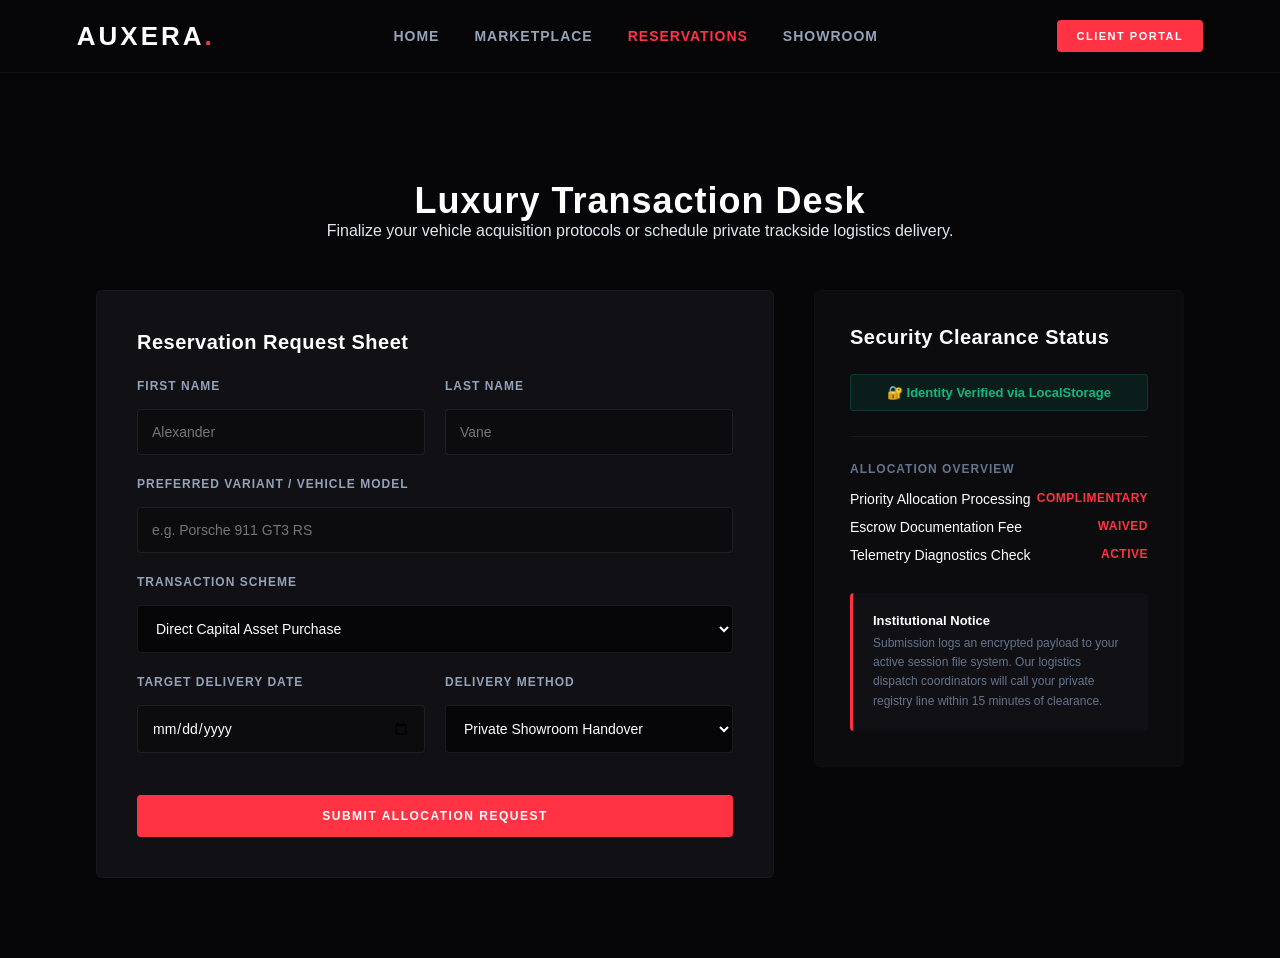
==== booking.html @ b7dd2a74 "Complete Auxera Auto marketplace, reservations, and contact pages" ====
<!DOCTYPE html>
<html lang="en">
<head>
    <meta charset="UTF-8">
    <meta name="viewport" content="width=device-width, initial-scale=1.0">
    <title>AUXERA AUTO | Reservations</title>
    <link rel="stylesheet" href="style.css">
</head>
<body>

    <nav class="car-nav">
        <div class="logo">AUXERA<span>.</span></div>
        <ul class="nav-links">
            <li><a href="index.html">Home</a></li>
            <li><a href="marketplace.html">Marketplace</a></li>
            <li><a href="booking.html" class="active">Reservations</a></li>
            <li><a href="contact.html">Showroom</a></li>
        </ul>
        <div class="nav-actions">
            <button id="navAuthBtn" class="btn-premium btn-small" onclick="openAuthModal()">Client Portal</button>
        </div>
    </nav>

    <div class="car-container">
        <header class="market-header">
            <h2>Luxury Transaction Desk</h2>
            <p>Finalize your vehicle acquisition protocols or schedule private trackside logistics delivery.</p>
        </header>

        <div class="booking-workspace">
            
            <div class="booking-card">
                <h3>Reservation Request Sheet</h3>
                <form id="reservationForm" class="auth-form" onsubmit="submitReservation(event)">
                    <div class="input-row">
                        <div class="input-group">
                            <label>First Name</label>
                            <input type="text" id="bookFirst" required placeholder="Alexander">
                        </div>
                        <div class="input-group">
                            <label>Last Name</label>
                            <input type="text" id="bookLast" required placeholder="Vane">
                        </div>
                    </div>

                    <div class="input-group">
                        <label>Preferred Variant / Vehicle Model</label>
                        <input type="text" id="bookVehicle" required placeholder="e.g. Porsche 911 GT3 RS">
                    </div>

                    <div class="input-group">
                        <label>Transaction Scheme</label>
                        <select id="bookScheme">
                            <option value="purchase">Direct Capital Asset Purchase</option>
                            <option value="rental">Elite Daily Concierge Rental</option>
                        </select>
                    </div>

                    <div class="input-row">
                        <div class="input-group">
                            <label>Target Delivery Date</label>
                            <input type="date" id="bookDate" required>
                        </div>
                        <div class="input-group">
                            <label>Delivery Method</label>
                            <select id="bookLogistics">
                                <option value="showroom">Private Showroom Handover</option>
                                <option value="enclosed">Enclosed Climate-Controlled Hauler</option>
                            </select>
                        </div>
                    </div>

                    <button type="submit" class="btn-premium" style="width: 100%; margin-top: 20px;">Submit Allocation Request</button>
                </form>
            </div>

            <div class="summary-card">
                <h3>Security Clearance Status</h3>
                <div class="clearance-badge status-active">🔐 Identity Verified via LocalStorage</div>
                
                <hr class="summary-divider">
                
                <h4>Allocation Overview</h4>
                <div class="receipt-row">
                    <span>Priority Allocation Processing</span>
                    <span class="highlight-text">COMPLIMENTARY</span>
                </div>
                <div class="receipt-row">
                    <span>Escrow Documentation Fee</span>
                    <span class="highlight-text">WAIVED</span>
                </div>
                <div class="receipt-row">
                    <span>Telemetry Diagnostics Check</span>
                    <span class="highlight-text">ACTIVE</span>
                </div>
                
                <div class="premium-notice">
                    <h5>Institutional Notice</h5>
                    <p>Submission logs an encrypted payload to your active session file system. Our logistics dispatch coordinators will call your private registry line within 15 minutes of clearance.</p>
                </div>
            </div>

        </div>
    </div>

    <script src="script.js"></script>
</body>
</html>
---- style.css ----
/* Core Reset & Fonts */
* {
    margin: 0;
    padding: 0;
    box-sizing: border-box;
    font-family: 'Segoe UI', Roboto, sans-serif;
}

body {
    background-color: #060608;
    color: #e2e8f0;
    overflow-x: hidden;
}

/* 1. Glassmorphism Navigation Styling */
.car-nav {
    display: flex;
    justify-content: space-between;
    align-items: center;
    padding: 20px 6%;
    background: rgba(6, 6, 8, 0.8);
    border-bottom: 1px solid rgba(255, 255, 255, 0.05);
    position: fixed;
    width: 100%;
    top: 0;
    left: 0;
    z-index: 1000;
    backdrop-filter: blur(15px);
}

.logo {
    font-size: 26px;
    font-weight: 900;
    letter-spacing: 3px;
    color: #ffffff;
}

.logo span {
    color: #ff3344; /* Electric Crimson Red */
}

.nav-links {
    display: flex;
    gap: 35px;
    list-style: none;
}

.nav-links a {
    color: #94a3b8;
    text-decoration: none;
    font-weight: 600;
    font-size: 14px;
    text-transform: uppercase;
    letter-spacing: 1px;
    transition: all 0.3s ease;
}

.nav-links a:hover, .nav-links a.active {
    color: #ff3344;
}

/* 2. Premium Hero Showroom Panel */
.hero-section {
    position: relative;
    height: 100vh;
    width: 100vw;
    display: flex;
    align-items: center;
    padding: 0 8%;
    /* High quality dark luxury carbon supercar backdrop background image */
    background: url('https://images.unsplash.com/photo-1614162692292-7ac56d7f7f1e?q=80&w=2070&auto=format&fit=crop') center/cover no-repeat;
}

.hero-overlay {
    position: absolute;
    top: 0;
    left: 0;
    width: 100%;
    height: 100%;
    background: linear-gradient(90deg, #060608 25%, rgba(6, 6, 8, 0.4) 100%);
    z-index: 1;
}

.hero-content {
    position: relative;
    z-index: 2;
    max-width: 650px;
}

.hero-content h1 {
    font-size: 56px;
    font-weight: 900;
    line-height: 1.1;
    letter-spacing: 2px;
    color: #ffffff;
    margin-bottom: 20px;
}

.hero-content h1 span {
    color: #ff3344;
}

.hero-content p {
    font-size: 16px;
    color: #94a3b8;
    margin-bottom: 35px;
    line-height: 1.7;
}

/* Buttons UI Layout */
.hero-buttons {
    display: flex;
    gap: 20px;
}

.btn-premium {
    padding: 14px 32px;
    background: #ff3344;
    color: #ffffff;
    text-decoration: none;
    font-weight: 700;
    text-transform: uppercase;
    font-size: 12px;
    letter-spacing: 1.5px;
    border-radius: 4px;
    border: none;
    cursor: pointer;
    transition: all 0.3s cubic-bezier(0.16, 1, 0.3, 1);
}

.btn-premium:hover {
    background: #e02232;
    box-shadow: 0 0 25px rgba(255, 51, 68, 0.4);
    transform: translateY(-2px);
}

.btn-small {
    padding: 10px 20px;
    font-size: 11px;
}

.btn-outline {
    background: transparent;
    border: 1px solid rgba(255, 255, 255, 0.2);
    color: #ffffff;
}

.btn-outline:hover {
    background: #ffffff;
    color: #060608;
    border-color: #ffffff;
    box-shadow: 0 0 25px rgba(255, 255, 255, 0.2);
}

/* 3. Authentication Modal UI Glass Box styles */
.modal-overlay {
    position: fixed;
    top: 0;
    left: 0;
    width: 100%;
    height: 100%;
    background: rgba(3, 3, 4, 0.85);
    backdrop-filter: blur(15px);
    display: none;
    justify-content: center;
    align-items: center;
    z-index: 2000;
}

.auth-card {
    background: rgba(20, 20, 25, 0.7);
    border: 1px solid rgba(255, 255, 255, 0.05);
    border-radius: 8px;
    padding: 45px;
    width: 100%;
    max-width: 440px;
    position: relative;
    box-shadow: 0 20px 50px rgba(0,0,0,0.6);
}

.close-modal-btn {
    position: absolute;
    top: 20px;
    right: 25px;
    background: transparent;
    border: none;
    color: #64748b;
    font-size: 32px;
    cursor: pointer;
}

/* Marketplace Page Header & Tabs */
.market-header {
    text-align: center;
    margin-bottom: 50px;
    margin-top: 40px;
}

.market-header h2 {
    font-size: 36px;
    font-weight: 800;
    letter-spacing: 1px;
    color: #fff;
}

.showroom-tabs {
    display: inline-flex;
    background: #111115;
    padding: 6px;
    border-radius: 6px;
    margin-top: 30px;
    border: 1px solid rgba(255, 255, 255, 0.05);
}

.tab-btn {
    padding: 12px 30px;
    background: transparent;
    border: none;
    color: #94a3b8;
    font-weight: 700;
    cursor: pointer;
    text-transform: uppercase;
    font-size: 12px;
    letter-spacing: 1px;
    border-radius: 4px;
    transition: all 0.3s ease;
}

.tab-btn.active {
    background: #ff3344;
    color: #fff;
    box-shadow: 0 4px 15px rgba(255, 51, 68, 0.2);
}

/* Fleet Display Grid */
.fleet-grid {
    display: grid;
    grid-template-columns: repeat(auto-fill, minmax(340px, 1fr));
    gap: 30px;
}

/* Luxury Vehicle Cards */
.car-card {
    background: #111115;
    border: 1px solid rgba(255, 255, 255, 0.03);
    border-radius: 6px;
    overflow: hidden;
    transition: all 0.3s cubic-bezier(0.16, 1, 0.3, 1);
}

.car-card:hover {
    transform: translateY(-8px);
    border-color: rgba(255, 51, 68, 0.3);
    box-shadow: 0 15px 40px rgba(0, 0, 0, 0.6);
}

.car-img-wrapper {
    height: 220px;
    width: 100%;
    overflow: hidden;
}

/* Filter Panel Layout */
.filter-panel {
    display: flex;
    gap: 20px;
    margin-bottom: 40px;
    background: #111115;
    padding: 20px;
    border-radius: 6px;
    border: 1px solid rgba(255, 255, 255, 0.03);
}

.search-box { flex: 2; }
.dropdown-box { flex: 1; }

.filter-panel input, .filter-panel select {
    width: 100%;
    padding: 14px;
    background: #060608;
    border: 1px solid rgba(255,255,255,0.08);
    color: #fff;
    border-radius: 4px;
    font-size: 14px;
}

.filter-panel input:focus, .filter-panel select:focus {
    outline: none;
    border-color: #ff3344;
}

/* Category Badges inside cards */
.car-img-wrapper { position: relative; }

.category-badge {
    position: absolute;
    top: 15px;
    left: 15px;
    padding: 5px 12px;
    font-size: 11px;
    font-weight: 800;
    border-radius: 4px;
    z-index: 10;
    letter-spacing: 0.5px;
}

.badge-new { background: #3b82f6; color: #fff; }
.badge-used { background: #eab308; color: #000; }
.badge-electric { background: #10b981; color: #fff; }

.no-results {
    grid-column: 1 / -1;
    text-align: center;
    color: #64748b;
    padding: 60px 0;
    font-size: 16px;
}

.car-img-wrapper img {
    width: 100%;
    height: 100%;
    object-fit: cover;
    transition: transform 0.5s ease;
}

.car-card:hover .car-img-wrapper img {
    transform: scale(1.05);
}

.car-info {
    padding: 25px;
}

.car-info h3 {
    font-size: 20px;
    color: #fff;
    margin-bottom: 10px;
}

/* Update this utility class to fix the vertical text collision */
.car-container {
    width: 85%;
    max-width: 1200px;
    margin: 0 auto;
    padding-top: 140px; /* 👈 This cleanly pushes the header text completely out from under the glass navbar! */
    padding-bottom: 80px;
}

.car-specs {
    display: flex;
    gap: 15px;
    color: #64748b;
    font-size: 13px;
    margin-bottom: 20px;
    border-bottom: 1px solid rgba(255,255,255,0.05);
    padding-bottom: 15px;
}

.car-price-row {
    display: flex;
    justify-content: space-between;
    align-items: center;
}

.car-price {
    font-size: 22px;
    font-weight: 800;
    color: #fff;
}

.car-price span {
    font-size: 13px;
    color: #64748b;
    font-weight: 400;
}

/* Reservations Workspace Core Layout */
.booking-workspace {
    display: flex;
    gap: 40px;
    align-items: flex-start;
    margin-top: 20px;
}

.booking-card {
    flex: 2;
    background: #111115;
    padding: 40px;
    border-radius: 6px;
    border: 1px solid rgba(255, 255, 255, 0.03);
}

.summary-card {
    flex: 1;
    background: #0c0c0f;
    padding: 35px;
    border-radius: 6px;
    border: 1px solid rgba(255, 255, 255, 0.01);
    position: sticky;
    top: 140px; /* Locks position perfectly while scrolling */
}

.booking-card h3, .summary-card h3 {
    font-size: 20px;
    color: #fff;
    margin-bottom: 25px;
    letter-spacing: 0.5px;
}

/* Flexbox inputs split rows */
.input-row {
    display: flex;
    gap: 20px;
}

.input-row .input-group {
    flex: 1;
}

/* Form input updates */
.booking-card input, .booking-card select {
    width: 100%;
    padding: 14px;
    background: #060608;
    border: 1px solid rgba(255, 255, 255, 0.08);
    color: #fff;
    border-radius: 4px;
    font-size: 14px;
    margin-top: 8px;
}

.booking-card input:focus, .booking-card select:focus {
    outline: none;
    border-color: #ff3344;
}

/* Receipt Details elements */
.clearance-badge {
    padding: 10px 15px;
    border-radius: 4px;
    font-size: 13px;
    font-weight: 600;
    text-align: center;
}

.status-active {
    background: rgba(16, 185, 129, 0.1);
    color: #10b981;
    border: 1px solid rgba(16, 185, 129, 0.2);
}

.summary-divider {
    border: 0;
    border-top: 1px solid rgba(255, 255, 255, 0.05);
    margin: 25px 0;
}

.summary-card h4 {
    color: #64748b;
    font-size: 12px;
    text-transform: uppercase;
    letter-spacing: 1px;
    margin-bottom: 15px;
}

.receipt-row {
    display: flex;
    justify-content: space-between;
    font-size: 14px;
    color: #fff;
    margin-bottom: 12px;
}

.highlight-text {
    color: #ff3344;
    font-weight: 700;
    font-size: 12px;
    letter-spacing: 0.5px;
}

.premium-notice {
    background: #111115;
    padding: 20px;
    border-radius: 4px;
    margin-top: 30px;
    border-left: 3px solid #ff3344;
}

.premium-notice h5 {
    color: #fff;
    font-size: 13px;
    margin-bottom: 6px;
}

.premium-notice p {
    color: #64748b;
    font-size: 12px;
    line-height: 1.6;
}

/* Responsive adjustment collapse mapping */
@media (max-width: 992px) {
    .booking-workspace {
        flex-direction: column;
    }
    .summary-card {
        width: 100%;
        position: static;
    }
}

/* Contact Page Layout Styles */
.contact-workspace {
    display: flex;
    gap: 40px;
    align-items: flex-start;
    margin-top: 20px;
}

.contact-card {
    flex: 3;
    background: #111115;
    padding: 40px;
    border-radius: 6px;
    border: 1px solid rgba(255, 255, 255, 0.03);
}

.details-card {
    flex: 2;
    background: #0c0c0f;
    padding: 35px;
    border-radius: 6px;
    border: 1px solid rgba(255, 255, 255, 0.01);
}

.contact-card h3 {
    font-size: 20px;
    color: #fff;
    margin-bottom: 25px;
    letter-spacing: 0.5px;
}

/* Custom styling specifically for the textarea input block */
.contact-card textarea {
    width: 100%;
    padding: 14px;
    background: #060608;
    border: 1px solid rgba(255, 255, 255, 0.08);
    color: #fff;
    border-radius: 4px;
    font-size: 14px;
    margin-top: 8px;
    resize: none;
    font-family: inherit;
}

.contact-card textarea:focus {
    outline: none;
    border-color: #ff3344;
}

.info-block h4 {
    color: #fff;
    font-size: 15px;
    margin-bottom: 12px;
    letter-spacing: 0.5px;
}

.info-block p {
    color: #64748b;
    font-size: 14px;
    line-height: 1.6;
}

.hours-row {
    display: flex;
    justify-content: space-between;
    font-size: 14px;
    color: #64748b;
    margin-bottom: 10px;
}

.hours-row span:last-child {
    color: #fff;
}

.hours-row .highlight-text {
    color: #ff3344 !important;
    font-weight: 700;
}

/* Mobile responsive collapse grid rules */
@media (max-width: 992px) {
    .contact-workspace {
        flex-direction: column;
    }
    .details-card {
        width: 100%;
    }
}

.close-modal-btn:hover { color: #ff3344; }
.auth-card h2 { color: #fff; font-size: 26px; margin-bottom: 8px; letter-spacing: 1px;}
.auth-card p { color: #64748b; font-size: 14px; margin-bottom: 30px; }
.auth-form { display: flex; flex-direction: column; gap: 22px; }
.input-group { display: flex; flex-direction: column; gap: 8px; text-align: left; }
.input-group label { color: #94a3b8; font-size: 12px; font-weight: 700; text-transform: uppercase; letter-spacing: 1px;}
.input-group input { width: 100%; padding: 14px; background: #0c0c0e; border: 1px solid rgba(255,255,255,0.08); color: #fff; border-radius: 4px; font-size: 14px;}
.input-group input:focus { outline: none; border-color: #ff3344; box-shadow: 0 0 10px rgba(255,51,68,0.1); }
.auth-switch { margin-top: 25px; font-size: 13px; color: #64748b; text-align: center;}
.auth-switch a { color: #ff3344; text-decoration: none; font-weight: 600; }
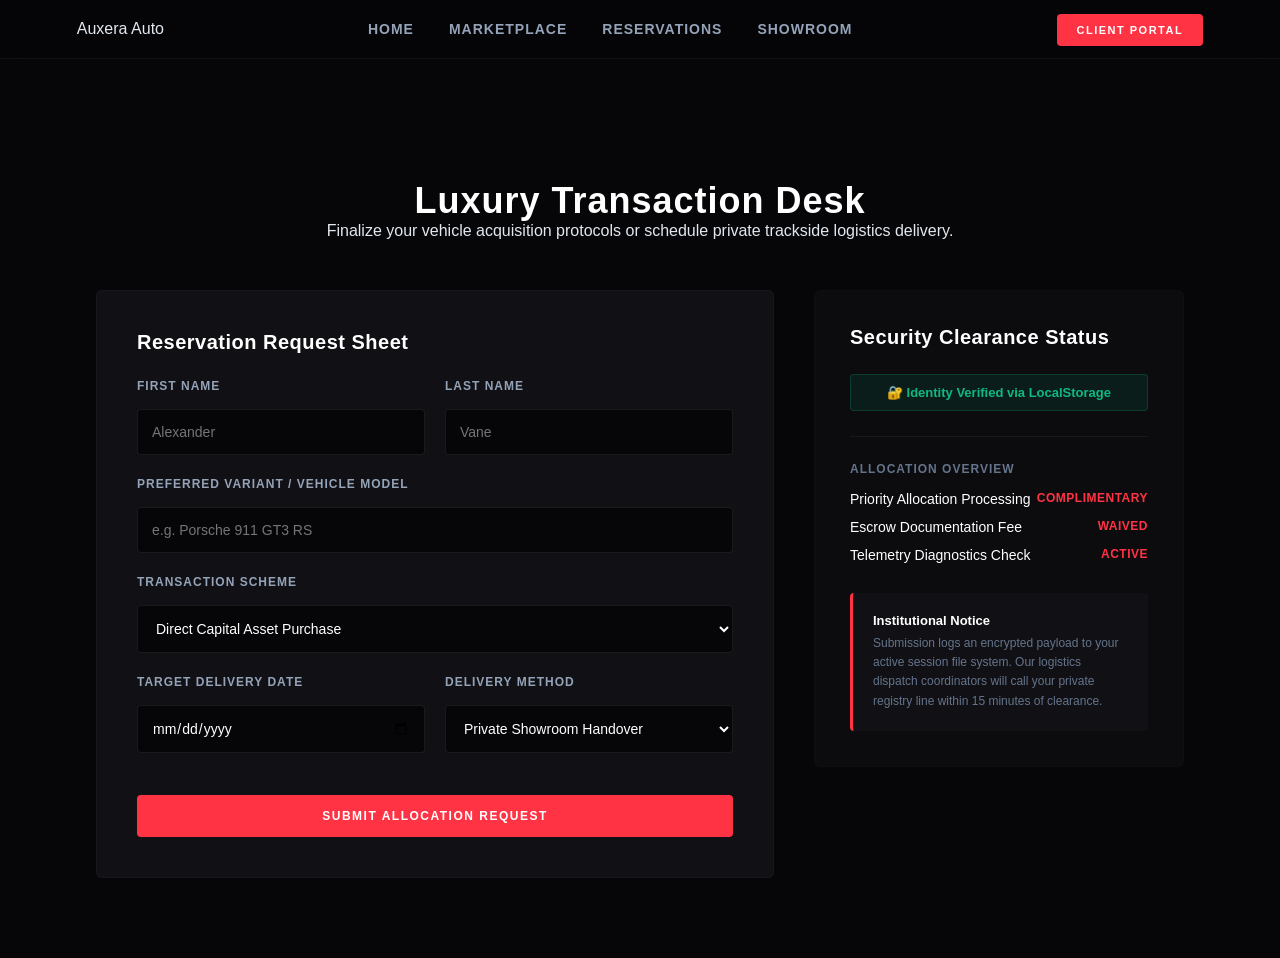
==== commit 84ff8385: "added hambuger" ====
--- a/booking.html
+++ b/booking.html
@@ -7,18 +7,25 @@
     <link rel="stylesheet" href="style.css">
 </head>
 <body>
+    <nav class="car-nav">
+        <div class="nav-logo">Auxera Auto</div>
+  
+            <button class="menu-toggle" id="menuToggle" aria-label="Toggle navigation">
+            <span class="bar"></span>
+            <span class="bar"></span>
+            <span class="bar"></span>
+            </button>
 
-    <nav class="car-nav">
-        <div class="logo">AUXERA<span>.</span></div>
-        <ul class="nav-links">
-            <li><a href="index.html">Home</a></li>
-            <li><a href="marketplace.html">Marketplace</a></li>
-            <li><a href="booking.html" class="active">Reservations</a></li>
-            <li><a href="contact.html">Showroom</a></li>
-        </ul>
-        <div class="nav-actions">
-            <button id="navAuthBtn" class="btn-premium btn-small" onclick="openAuthModal()">Client Portal</button>
+        <div class="nav-links" id="navLinks">
+            <a href="index.html">Home</a>
+            <a href="marketplace.html">Marketplace</a>
+            <a href="booking.html">Reservations</a>
+            <a href="contact.html">Showroom</a>
         </div>
+  
+            <div class="nav-actions">
+                <a href="#" class="btn-premium btn-small" onclick="openAuthModal()">Client Portal</a>
+             </div>
     </nav>
 
     <div class="car-container">
--- a/style.css
+++ b/style.css
@@ -1,4 +1,4 @@
-/* Core Reset & Fonts */
+
 * {
     margin: 0;
     padding: 0;
@@ -12,7 +12,6 @@
     overflow-x: hidden;
 }
 
-/* 1. Glassmorphism Navigation Styling */
 .car-nav {
     display: flex;
     justify-content: space-between;
@@ -26,6 +25,51 @@
     left: 0;
     z-index: 1000;
     backdrop-filter: blur(15px);
+}
+
+/* --- Desktop Default Styles --- */
+.menu-toggle {
+    display: none; /* Hidden on laptops/desktops */
+    flex-direction: column;
+    justify-content: space-between;
+    width: 30px;
+    height: 21px;
+    background: transparent;
+    border: none;
+    cursor: pointer;
+    z-index: 1001;
+}
+
+.menu-toggle .bar {
+    height: 3px;
+    width: 100%;
+    background-color: #ffffff; /* Matches your premium aesthetic */
+    transition: all 0.3s ease;
+}
+
+/* --- Universal Mobile Breakpoint Override --- */
+@media (max-width: 768px) {
+    .menu-toggle {
+        display: flex; /* Revealed on smartphones & tablets */
+    }
+
+    .nav-links {
+        display: none; /* Hidden by default on mobile until toggled */
+        position: absolute;
+        top: 70px;
+        left: 0;
+        width: 100%;
+        background-color: #0b0b0b; /* Dark luxury fallback background */
+        flex-direction: column !important;
+        padding: 20px 0;
+        text-align: center;
+        border-bottom: 1px solid #1a1a1a;
+    }
+
+    /* Active utility class injected via JavaScript */
+    .nav-links.active {
+        display: flex !important;
+    }
 }
 
 .logo {
@@ -59,7 +103,6 @@
     color: #ff3344;
 }
 
-/* 2. Premium Hero Showroom Panel */
 .hero-section {
     position: relative;
     height: 100vh;
@@ -96,6 +139,19 @@
     margin-bottom: 20px;
 }
 
+
+.close-modal-btn:hover { color: #ff3344; }
+.auth-card h2 { color: #fff; font-size: 26px; margin-bottom: 8px; letter-spacing: 1px;}
+.auth-card p { color: #64748b; font-size: 14px; margin-bottom: 30px; }
+.auth-form { display: flex; flex-direction: column; gap: 22px; }
+.input-group { display: flex; flex-direction: column; gap: 8px; text-align: left; }
+.input-group label { color: #94a3b8; font-size: 12px; font-weight: 700; text-transform: uppercase; letter-spacing: 1px;}
+.input-group input { width: 100%; padding: 14px; background: #0c0c0e; border: 1px solid rgba(255,255,255,0.08); color: #fff; border-radius: 4px; font-size: 14px;}
+.input-group input:focus { outline: none; border-color: #ff3344; box-shadow: 0 0 10px rgba(255,51,68,0.1); }
+.auth-switch { margin-top: 25px; font-size: 13px; color: #64748b; text-align: center;}
+.auth-switch a { color: #ff3344; text-decoration: none; font-weight: 600; }
+
+
 .hero-content h1 span {
     color: #ff3344;
 }
@@ -107,7 +163,6 @@
     line-height: 1.7;
 }
 
-/* Buttons UI Layout */
 .hero-buttons {
     display: flex;
     gap: 20px;
@@ -152,7 +207,28 @@
     box-shadow: 0 0 25px rgba(255, 255, 255, 0.2);
 }
 
-/* 3. Authentication Modal UI Glass Box styles */
+@media (max-width: 480px) {
+    .car-container {
+        padding: 15px;
+    }
+    .hero-section h1 {
+        font-size: 28px !important; 
+        line-height: 1.2;
+    }
+    .hero-section p {
+        font-size: 14px;
+    }
+}
+
+@media (min-width: 481px) and (max-width: 1024px) {
+    .car-container {
+        padding: 30px;
+    }
+    .hero-section h1 {
+        font-size: 48px !important;
+    }
+}
+
 .modal-overlay {
     position: fixed;
     top: 0;
@@ -189,7 +265,6 @@
     cursor: pointer;
 }
 
-/* Marketplace Page Header & Tabs */
 .market-header {
     text-align: center;
     margin-bottom: 50px;
@@ -232,14 +307,12 @@
     box-shadow: 0 4px 15px rgba(255, 51, 68, 0.2);
 }
 
-/* Fleet Display Grid */
 .fleet-grid {
     display: grid;
     grid-template-columns: repeat(auto-fill, minmax(340px, 1fr));
     gap: 30px;
 }
 
-/* Luxury Vehicle Cards */
 .car-card {
     background: #111115;
     border: 1px solid rgba(255, 255, 255, 0.03);
@@ -260,7 +333,6 @@
     overflow: hidden;
 }
 
-/* Filter Panel Layout */
 .filter-panel {
     display: flex;
     gap: 20px;
@@ -289,7 +361,6 @@
     border-color: #ff3344;
 }
 
-/* Category Badges inside cards */
 .car-img-wrapper { position: relative; }
 
 .category-badge {
@@ -304,6 +375,32 @@
     letter-spacing: 0.5px;
 }
 
+
+@media (max-width: 480px) {
+    .search-filter-bar {
+        flex-direction: column !important;
+        gap: 12px;
+    }
+    .search-filter-bar input,
+    .search-filter-bar select {
+        width: 100% !important;
+    }
+    .car-grid {
+        grid-template-columns: 1fr !important; 
+        gap: 15px;
+    }
+}
+
+@media (min-width: 481px) and (max-width: 1024px) {
+    .search-filter-bar {
+        gap: 15px;
+    }
+    .car-grid {
+        grid-template-columns: repeat(2, 1fr) !important; 
+        gap: 20px;
+    }
+}
+
 .badge-new { background: #3b82f6; color: #fff; }
 .badge-used { background: #eab308; color: #000; }
 .badge-electric { background: #10b981; color: #fff; }
@@ -337,12 +434,11 @@
     margin-bottom: 10px;
 }
 
-/* Update this utility class to fix the vertical text collision */
 .car-container {
     width: 85%;
     max-width: 1200px;
     margin: 0 auto;
-    padding-top: 140px; /* 👈 This cleanly pushes the header text completely out from under the glass navbar! */
+    padding-top: 140px;
     padding-bottom: 80px;
 }
 
@@ -374,7 +470,6 @@
     font-weight: 400;
 }
 
-/* Reservations Workspace Core Layout */
 .booking-workspace {
     display: flex;
     gap: 40px;
@@ -397,7 +492,7 @@
     border-radius: 6px;
     border: 1px solid rgba(255, 255, 255, 0.01);
     position: sticky;
-    top: 140px; /* Locks position perfectly while scrolling */
+    top: 140px; 
 }
 
 .booking-card h3, .summary-card h3 {
@@ -407,7 +502,32 @@
     letter-spacing: 0.5px;
 }
 
-/* Flexbox inputs split rows */
+@media (max-width: 480px) {
+    .booking-workspace {
+        flex-direction: column !important;
+    }
+    .booking-card, .summary-card {
+        width: 100% !important;
+        padding: 20px !important;
+    }
+    .input-row {
+        flex-direction: column !important;
+        gap: 0;
+    }
+}
+
+
+@media (min-width: 481px) and (max-width: 1024px) {
+    .booking-workspace {
+        flex-direction: column !important; 
+        gap: 30px;
+    }
+    .booking-card, .summary-card {
+        width: 100% !important;
+    }
+}
+
+
 .input-row {
     display: flex;
     gap: 20px;
@@ -417,7 +537,7 @@
     flex: 1;
 }
 
-/* Form input updates */
+
 .booking-card input, .booking-card select {
     width: 100%;
     padding: 14px;
@@ -434,7 +554,6 @@
     border-color: #ff3344;
 }
 
-/* Receipt Details elements */
 .clearance-badge {
     padding: 10px 15px;
     border-radius: 4px;
@@ -498,7 +617,27 @@
     line-height: 1.6;
 }
 
-/* Responsive adjustment collapse mapping */
+@media (max-width: 480px) {
+    .contact-workspace {
+        flex-direction: column !important;
+    }
+    .contact-card, .details-card {
+        width: 100% !important;
+        padding: 20px !important;
+    }
+}
+
+
+@media (min-width: 481px) and (max-width: 1024px) {
+    .contact-workspace {
+        flex-direction: column !important;
+        gap: 30px;
+    }
+    .contact-card, .details-card {
+        width: 100% !important;
+    }
+}
+
 @media (max-width: 992px) {
     .booking-workspace {
         flex-direction: column;
@@ -509,7 +648,6 @@
     }
 }
 
-/* Contact Page Layout Styles */
 .contact-workspace {
     display: flex;
     gap: 40px;
@@ -540,7 +678,6 @@
     letter-spacing: 0.5px;
 }
 
-/* Custom styling specifically for the textarea input block */
 .contact-card textarea {
     width: 100%;
     padding: 14px;
@@ -589,7 +726,38 @@
     font-weight: 700;
 }
 
-/* Mobile responsive collapse grid rules */
+@media (max-width: 480px) {
+    .car-nav {
+        padding: 15px !important;
+        flex-direction: column !important;
+        gap: 12px;
+    }
+    .nav-links {
+        flex-direction: row !important;
+        flex-wrap: wrap;
+        justify-content: center;
+        gap: 12px;
+    }
+    .nav-links a {
+        font-size: 12px;
+    }
+    .nav-actions {
+        width: 100%;
+    }
+    .nav-actions .btn-premium {
+        width: 100% !important;
+    }
+}
+
+@media (min-width: 481px) and (max-width: 1024px) {
+    .car-nav {
+        padding: 20px 40px !important;
+    }
+    .nav-links gap {
+        gap: 20px;
+    }
+}
+
 @media (max-width: 992px) {
     .contact-workspace {
         flex-direction: column;
@@ -599,14 +767,3 @@
     }
 }
 
-.close-modal-btn:hover { color: #ff3344; }
-.auth-card h2 { color: #fff; font-size: 26px; margin-bottom: 8px; letter-spacing: 1px;}
-.auth-card p { color: #64748b; font-size: 14px; margin-bottom: 30px; }
-.auth-form { display: flex; flex-direction: column; gap: 22px; }
-.input-group { display: flex; flex-direction: column; gap: 8px; text-align: left; }
-.input-group label { color: #94a3b8; font-size: 12px; font-weight: 700; text-transform: uppercase; letter-spacing: 1px;}
-.input-group input { width: 100%; padding: 14px; background: #0c0c0e; border: 1px solid rgba(255,255,255,0.08); color: #fff; border-radius: 4px; font-size: 14px;}
-.input-group input:focus { outline: none; border-color: #ff3344; box-shadow: 0 0 10px rgba(255,51,68,0.1); }
-.auth-switch { margin-top: 25px; font-size: 13px; color: #64748b; text-align: center;}
-.auth-switch a { color: #ff3344; text-decoration: none; font-weight: 600; }
-
